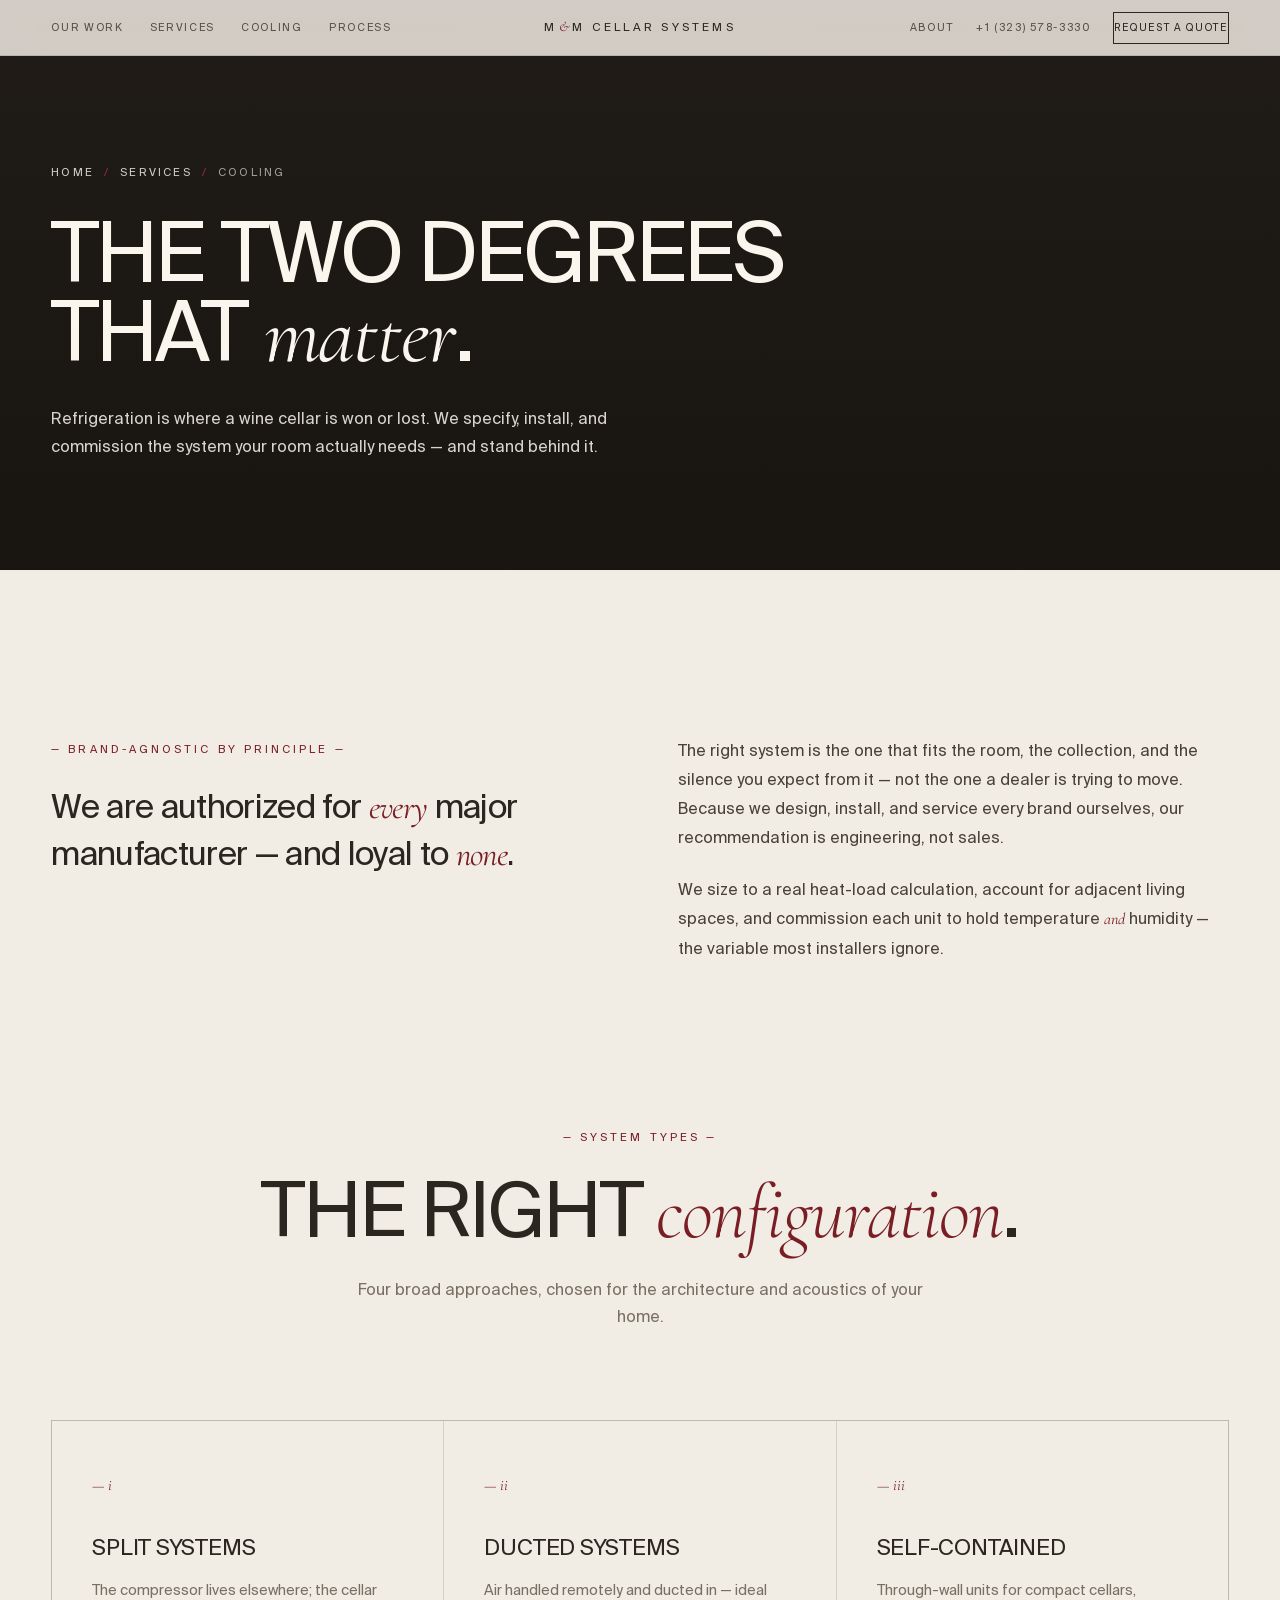
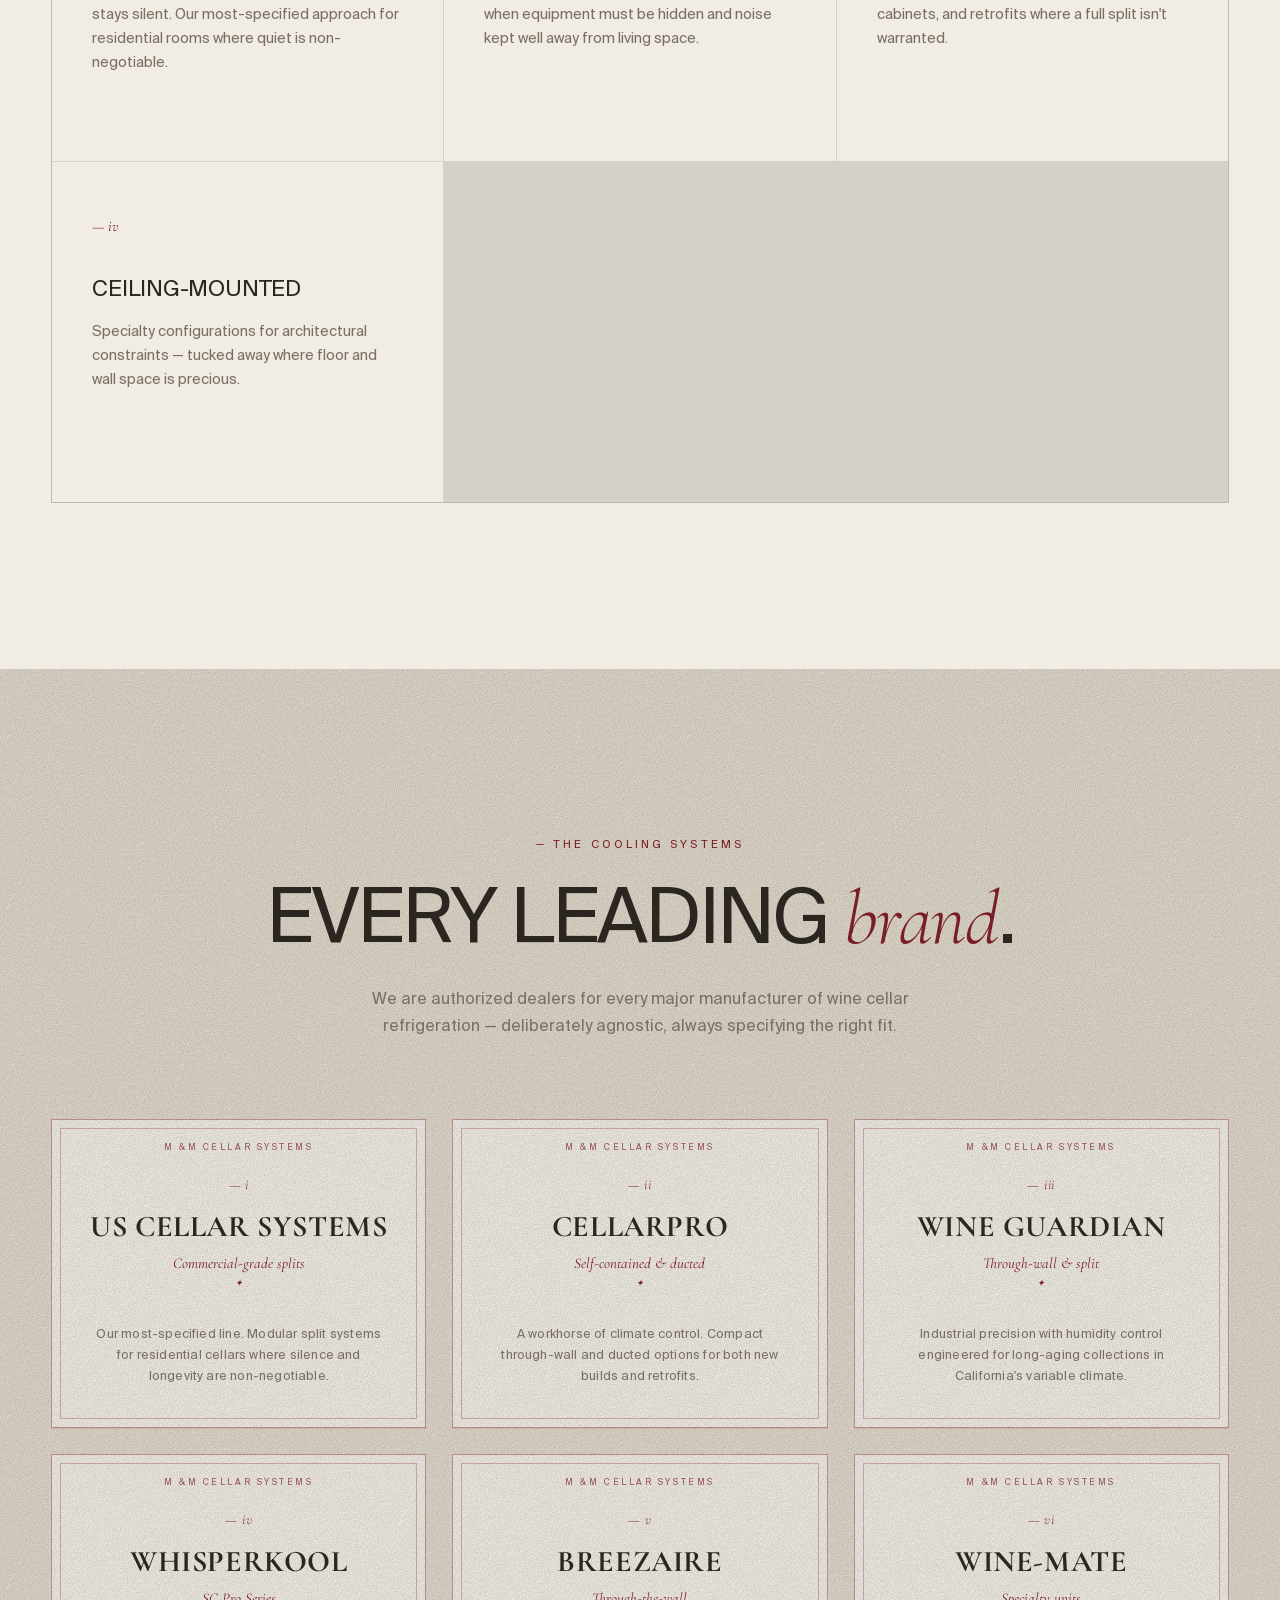
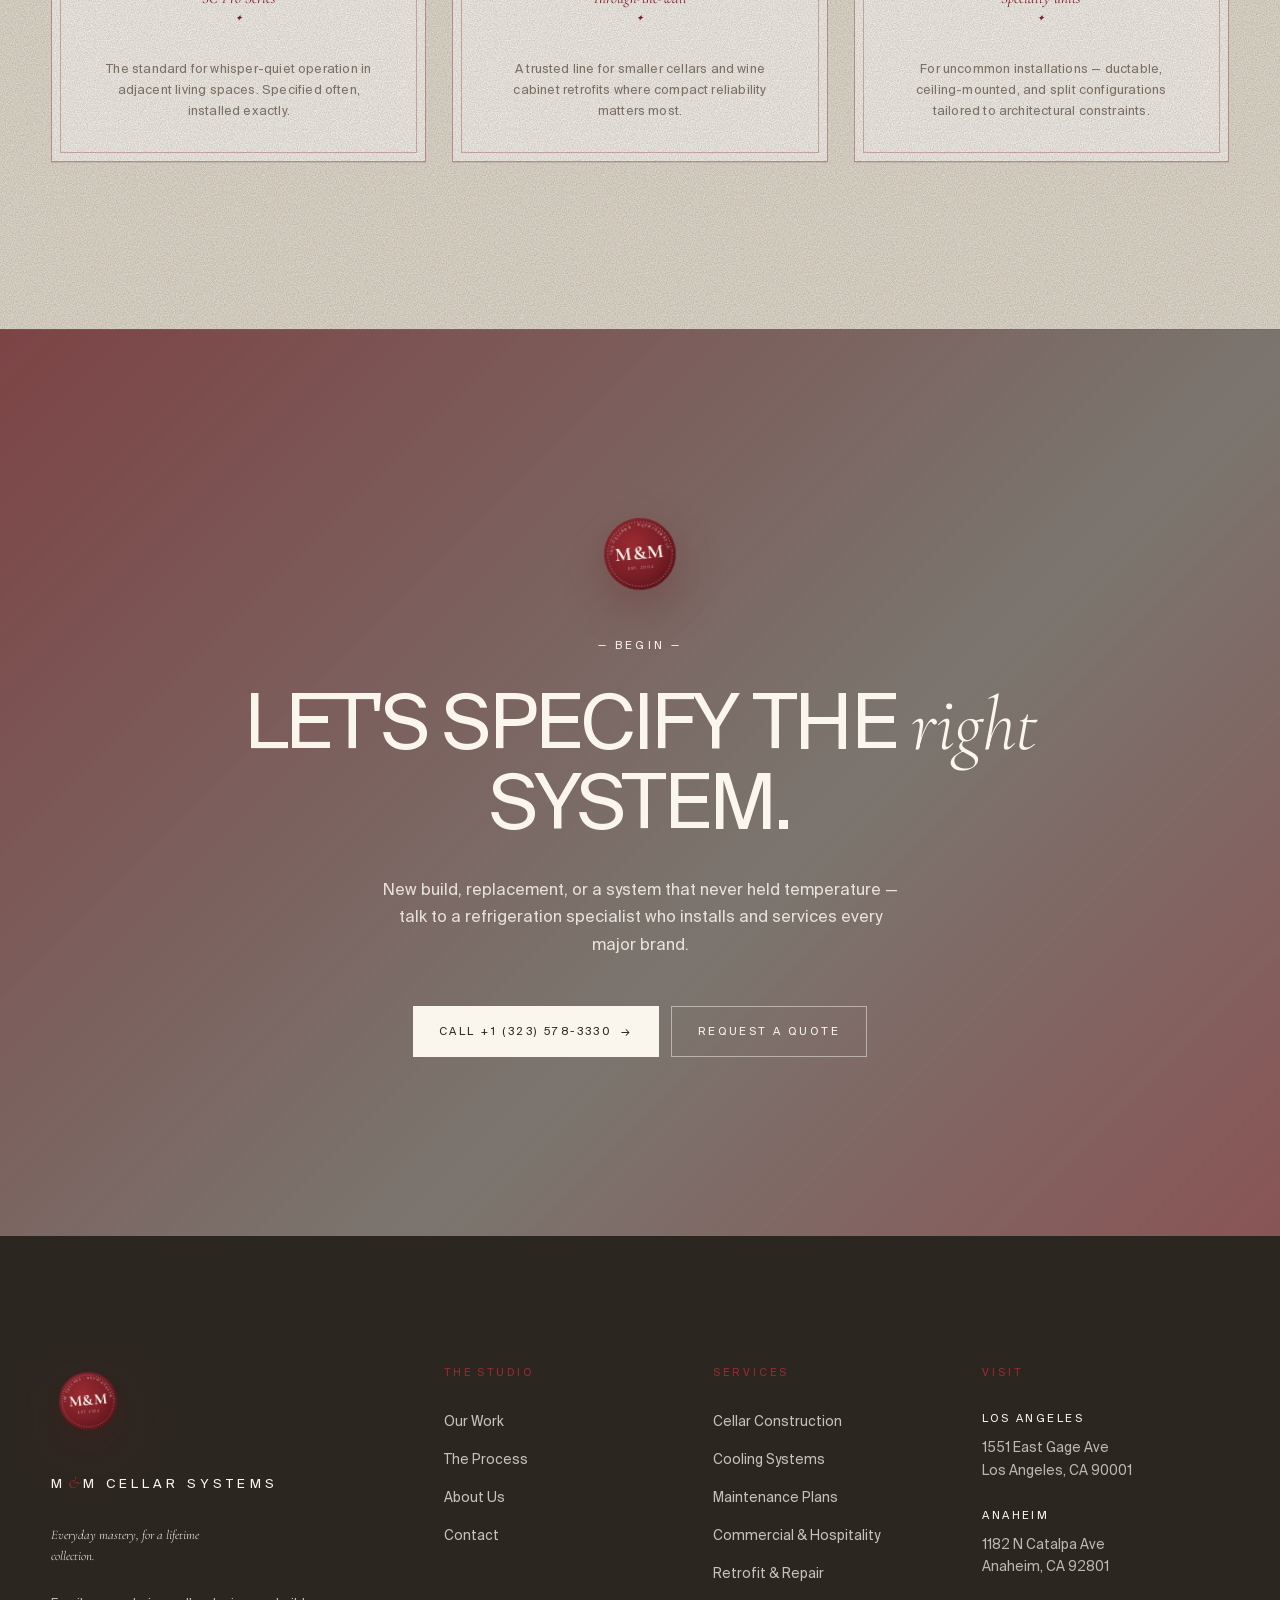
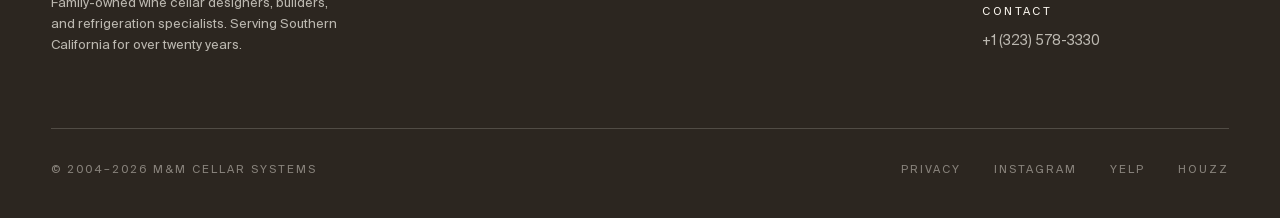
==== cooling.html @ 90d39ed7 "initial" ====
<!DOCTYPE html>
<html lang="en">

<head>
  <meta charset="UTF-8" />
  <meta name="viewport" content="width=device-width, initial-scale=1.0" />
  <title>Cooling Systems — M&amp;M Cellar Systems | Wine Cellar Refrigeration</title>
  <meta name="description"
    content="Authorized dealers for every major wine cellar refrigeration brand — US Cellar Systems, CellarPro, Wine Guardian, WhisperKOOL, Breezaire, Wine-Mate. Specified, installed & serviced in-house." />
  <link rel="preconnect" href="https://fonts.googleapis.com">
  <link rel="preconnect" href="https://fonts.gstatic.com" crossorigin>
  <link
    href="https://fonts.googleapis.com/css2?family=Cormorant+Garamond:ital,wght@0,300;0,400;0,600;0,700;1,300;1,400&family=Inter:wght@300;400;500;600&display=swap"
    rel="stylesheet">
  <link rel="stylesheet" href="assets/site.css">
</head>

<body>

  <nav class="nav">
    <div class="nav__links">
      <a href="work.html">Our Work</a>
      <a href="services.html">Services</a>
      <a href="cooling.html">Cooling</a>
      <a href="process.html">Process</a>
    </div>
    <a href="index.html" class="nav__brand">M<span class="amp">&amp;</span>M Cellar Systems</a>
    <div class="nav__right">
      <a href="about.html">About</a>
      <a href="tel:+13235783330">+1 (323) 578-3330</a>
      <a href="contact.html" class="nav__cta">Request a Quote</a>
      <button class="nav__toggle" aria-label="Menu"><span></span><span></span><span></span></button>
    </div>
  </nav>
  <div class="mobile-menu">
    <a href="work.html">Our Work</a>
    <a href="services.html">Services</a>
    <a href="cooling.html">Cooling</a>
    <a href="process.html">Process</a>
    <a href="about.html">About</a>
    <a href="contact.html"><em>Request a Quote</em></a>
    <div class="mm-foot"><a href="tel:+13235783330">+1 (323) 578-3330</a></div>
  </div>

  <section class="subhero">
    <div class="subhero__media" data-parallax
      style="background-image:url('https://images.pexels.com/photos/5690802/pexels-photo-5690802.jpeg?auto=compress&cs=tinysrgb&w=2400')">
    </div>
    <div class="subhero__inner">
      <div class="crumb"><a href="index.html">Home</a><span>/</span><a href="services.html">Services</a><span>/</span>Cooling</div>
      <h1 class="wipe">The two degrees<br>that <em>matter</em>.</h1>
      <p class="subhero__lede">Refrigeration is where a wine cellar is won or lost. We specify, install, and commission
        the system your room actually needs — and stand behind it.</p>
    </div>
  </section>

  <section class="wrap">
    <div class="two-col">
      <div class="reveal">
        <span class="label">— Brand-Agnostic By Principle —</span>
        <h2 class="lede" style="margin-top:24px;">We are authorized for <em>every</em> major manufacturer — and loyal to
          <em>none</em>.</h2>
      </div>
      <div class="prose reveal">
        <p>The right system is the one that fits the room, the collection, and the silence you expect from it — not the
          one a dealer is trying to move. Because we design, install, and service every brand ourselves, our
          recommendation is engineering, not sales.</p>
        <p>We size to a real heat-load calculation, account for adjacent living spaces, and commission each unit to hold
          temperature <em>and</em> humidity — the variable most installers ignore.</p>
      </div>
    </div>
  </section>

  <section class="wrap" style="padding-top:0;">
    <div class="section-head reveal">
      <span class="label">— System Types —</span>
      <h2 class="display">The right <em>configuration</em>.</h2>
      <p>Four broad approaches, chosen for the architecture and acoustics of your home.</p>
    </div>
    <div class="svc-grid">
      <div class="svc-card reveal">
        <div class="svc-card__num">— i</div>
        <h3>Split Systems</h3>
        <p>The compressor lives elsewhere; the cellar stays silent. Our most-specified approach for residential rooms
          where quiet is non-negotiable.</p>
      </div>
      <div class="svc-card reveal">
        <div class="svc-card__num">— ii</div>
        <h3>Ducted Systems</h3>
        <p>Air handled remotely and ducted in — ideal when equipment must be hidden and noise kept well away from living
          space.</p>
      </div>
      <div class="svc-card reveal">
        <div class="svc-card__num">— iii</div>
        <h3>Self-Contained</h3>
        <p>Through-wall units for compact cellars, cabinets, and retrofits where a full split isn't warranted.</p>
      </div>
      <div class="svc-card reveal">
        <div class="svc-card__num">— iv</div>
        <h3>Ceiling-Mounted</h3>
        <p>Specialty configurations for architectural constraints — tucked away where floor and wall space is precious.</p>
      </div>
    </div>
  </section>

  <section class="cooling textured" id="cooling">
    <div class="wrap">
      <div class="cooling__head reveal">
        <span class="label">— The Cooling Systems</span>
        <h2 class="display" style="margin-top:24px;">Every leading <em>brand</em>.</h2>
        <p>We are authorized dealers for every major manufacturer of wine cellar refrigeration — deliberately agnostic,
          always specifying the right fit.</p>
      </div>
      <div class="cooling__grid">
        <div class="brand reveal">
          <div class="brand__num">— i</div>
          <h3 class="brand__name">US Cellar Systems</h3>
          <p class="brand__series">Commercial-grade splits</p>
          <p class="brand__desc">Our most-specified line. Modular split systems for residential cellars where silence and
            longevity are non-negotiable.</p>
        </div>
        <div class="brand reveal">
          <div class="brand__num">— ii</div>
          <h3 class="brand__name">CellarPro</h3>
          <p class="brand__series">Self-contained &amp; ducted</p>
          <p class="brand__desc">A workhorse of climate control. Compact through-wall and ducted options for both new
            builds and retrofits.</p>
        </div>
        <div class="brand reveal">
          <div class="brand__num">— iii</div>
          <h3 class="brand__name">Wine Guardian</h3>
          <p class="brand__series">Through-wall &amp; split</p>
          <p class="brand__desc">Industrial precision with humidity control engineered for long-aging collections in
            California's variable climate.</p>
        </div>
        <div class="brand reveal">
          <div class="brand__num">— iv</div>
          <h3 class="brand__name">WhisperKOOL</h3>
          <p class="brand__series">SC Pro Series</p>
          <p class="brand__desc">The standard for whisper-quiet operation in adjacent living spaces. Specified often,
            installed exactly.</p>
        </div>
        <div class="brand reveal">
          <div class="brand__num">— v</div>
          <h3 class="brand__name">Breezaire</h3>
          <p class="brand__series">Through-the-wall</p>
          <p class="brand__desc">A trusted line for smaller cellars and wine cabinet retrofits where compact reliability
            matters most.</p>
        </div>
        <div class="brand reveal">
          <div class="brand__num">— vi</div>
          <h3 class="brand__name">Wine-Mate</h3>
          <p class="brand__series">Specialty units</p>
          <p class="brand__desc">For uncommon installations — ductable, ceiling-mounted, and split configurations tailored
            to architectural constraints.</p>
        </div>
      </div>
    </div>
  </section>

  <section class="cta" id="contact">
    <div class="cta__media"></div>
    <div class="cta__inner reveal">
      <span class="seal-slot cta-seal" data-seal></span>
      <span class="label">— Begin —</span>
      <h2 class="cta__title">Let's specify the <em>right</em> system.</h2>
      <p class="cta__sub">New build, replacement, or a system that never held temperature — talk to a refrigeration
        specialist who installs and services every major brand.</p>
      <div class="cta__actions">
        <a href="tel:+13235783330" class="btn btn--primary">Call +1 (323) 578-3330 <span class="arrow">→</span></a>
        <a href="contact.html" class="btn btn--ghost">Request a Quote</a>
      </div>
    </div>
  </section>

  <footer>
    <div class="foot__top">
      <div class="foot__brand">
        <span class="seal-slot foot-seal" data-seal></span>
        <h3>M<span class="amp">&amp;</span>M Cellar Systems</h3>
        <p class="foot__tagline">Everyday <em style="font-style:italic;">mastery</em>, for a lifetime collection.</p>
        <p>Family-owned wine cellar designers, builders, and refrigeration specialists. Serving Southern California for
          over twenty years.</p>
      </div>
      <div class="foot__col">
        <h5>The Studio</h5>
        <ul>
          <li><a href="work.html">Our Work</a></li>
          <li><a href="process.html">The Process</a></li>
          <li><a href="about.html">About Us</a></li>
          <li><a href="contact.html">Contact</a></li>
        </ul>
      </div>
      <div class="foot__col">
        <h5>Services</h5>
        <ul>
          <li><a href="services.html#construction">Cellar Construction</a></li>
          <li><a href="cooling.html">Cooling Systems</a></li>
          <li><a href="services.html#maintenance">Maintenance Plans</a></li>
          <li><a href="services.html#commercial">Commercial &amp; Hospitality</a></li>
          <li><a href="services.html#retrofit">Retrofit &amp; Repair</a></li>
        </ul>
      </div>
      <div class="foot__col">
        <h5>Visit</h5>
        <address><b>Los Angeles</b>1551 East Gage Ave<br>Los Angeles, CA 90001</address>
        <address style="margin-top:24px;"><b>Anaheim</b>1182 N Catalpa Ave<br>Anaheim, CA 92801</address>
        <address style="margin-top:24px;"><b>Contact</b>+1 (323) 578-3330</address>
      </div>
    </div>
    <div class="foot__bottom">
      <div>© 2004–2026 M&amp;M Cellar Systems</div>
      <div>
        <a href="#">Privacy</a>
        <a href="#">Instagram</a>
        <a href="#">Yelp</a>
        <a href="#">Houzz</a>
      </div>
    </div>
  </footer>

  <script src="assets/site.js"></script>
</body>

</html>
---- assets/site.css ----
@font-face { font-family: 'Suisse Intl'; src: url('fonts/SuisseIntl-Light.ttf') format('truetype'); font-weight: 300; font-style: normal; font-display: swap; }
    @font-face { font-family: 'Suisse Intl'; src: url('fonts/SuisseIntl-Regular.ttf') format('truetype'); font-weight: 400; font-style: normal; font-display: swap; }
    @font-face { font-family: 'Suisse Intl'; src: url('fonts/SuisseIntl-Bold.ttf') format('truetype'); font-weight: 700; font-style: normal; font-display: swap; }

    :root {
      --ink: #2c2620;
      --ink-soft: #4a4239;
      --paper: #f1ece4;
      --paper-warm: #ede5d7;
      --cream: #faf6ee;
      --bone: #e8e0d2;
      --accent: #7a1e26;
      /* M&M wine red — deep, saturated burgundy */
      --accent-soft: #9a2a32;
      /* slightly lifted for dark backgrounds */
      --accent-deep: #5c1419;
      /* deepest, for hovers/shadows */
      --rule: rgba(44, 38, 32, 0.14);
      --rule-light: rgba(250, 246, 238, 0.18);
      --muted: #7a6f63;
      --display: "Suisse Intl", "Inter", -apple-system, BlinkMacSystemFont, sans-serif;
      --serif: "Cormorant Garamond", "Times New Roman", serif;
      --max: 1440px;
      --gutter: clamp(24px, 4vw, 64px);
      --ease: cubic-bezier(.2, .7, .2, 1);
    }

    *,
    *::before,
    *::after {
      box-sizing: border-box;
      margin: 0;
      padding: 0;
    }

    html {
      scroll-behavior: smooth;
      -webkit-font-smoothing: antialiased;
    }

    body {
      font-family: var(--display);
      background: var(--paper);
      color: var(--ink);
      font-size: 15px;
      line-height: 1.6;
      font-weight: 400;
      overflow-x: hidden;
    }

    img {
      display: block;
      max-width: 100%;
      height: auto;
    }

    a {
      color: inherit;
      text-decoration: none;
    }

    button {
      font-family: inherit;
      cursor: pointer;
      border: none;
      background: none;
    }

    /* NAV */
    .nav {
      position: fixed;
      top: 0;
      left: 0;
      right: 0;
      z-index: 100;
      height: 56px;
      padding: 0 var(--gutter);
      display: grid;
      grid-template-columns: 1fr auto 1fr;
      align-items: center;
      background: rgba(241, 236, 228, 0.85);
      backdrop-filter: saturate(180%) blur(20px);
      -webkit-backdrop-filter: saturate(180%) blur(20px);
      border-bottom: 1px solid var(--rule);
      transition: background .3s var(--ease);
    }

    .nav__links {
      display: flex;
      align-items: center;
      gap: 26px;
      font-size: 10.5px;
      font-weight: 500;
      letter-spacing: 0.16em;
      text-transform: uppercase;
    }

    .nav__links a {
      opacity: .75;
      transition: opacity .25s var(--ease);
      padding: 6px 0;
    }

    .nav__links a:hover {
      opacity: 1;
    }

    .nav__brand {
      font-family: var(--display);
      font-weight: 500;
      font-size: 11.5px;
      letter-spacing: 0.28em;
      text-transform: uppercase;
      text-align: center;
      white-space: nowrap;
      display: inline-flex;
      align-items: center;
      justify-content: center;
    }

    .nav__brand .amp {
      font-family: var(--serif);
      font-style: italic;
      font-weight: 400;
      letter-spacing: 0;
      text-transform: none;
      font-size: 14px;
      margin: 0 2px;
      color: var(--accent);
    }

    .nav__right {
      display: flex;
      align-items: center;
      justify-content: flex-end;
      gap: 22px;
      font-size: 10.5px;
      font-weight: 500;
      letter-spacing: 0.16em;
      text-transform: uppercase;
    }

    .nav__right>a {
      opacity: .75;
      transition: opacity .25s var(--ease);
      padding: 6px 0;
      line-height: 1;
    }

    .nav__right>a:hover {
      opacity: 1;
    }

    .nav__cta {
      display: inline-flex;
      align-items: center;
      height: 32px;
      padding: 0 14px;
      border: 1px solid var(--ink);
      transition: all .25s var(--ease);
      opacity: 1 !important;
      font-size: 10px;
      line-height: 1;
      color: var(--ink);
    }

    .nav__cta:hover {
      background: var(--accent);
      color: var(--cream);
      border-color: var(--accent);
    }

    @media (max-width: 900px) {
      .nav__links {
        display: none;
      }

      .nav__right>a:not(.nav__cta) {
        display: none;
      }
    }

    /* HERO */
    .hero {
      position: relative;
      height: 100vh;
      min-height: 720px;
      overflow: hidden;
      background: var(--ink);
    }

    .hero__media {
      position: absolute;
      inset: 0;
      overflow: hidden;
      background: var(--ink);
    }

    .hero__video {
      position: absolute;
      inset: 0;
      width: 100%;
      height: 100%;
      object-fit: cover;
      filter: saturate(0.92) contrast(1.02);
    }

    .hero__media::after {
      content: "";
      position: absolute;
      inset: 0;
      background: linear-gradient(180deg, rgba(20, 17, 14, .28) 0%, rgba(20, 17, 14, .12) 45%, rgba(20, 17, 14, .72) 100%);
    }

    @keyframes heroFloat {
      from {
        transform: scale(1.04);
      }

      to {
        transform: scale(1.09);
      }
    }

    .hero__content {
      position: absolute;
      inset: 0;
      display: flex;
      flex-direction: column;
      justify-content: flex-end;
      padding: 0 var(--gutter) clamp(60px, 9vh, 110px);
      color: var(--cream);
      z-index: 2;
    }

    .hero__eyebrow {
      font-size: 11px;
      letter-spacing: 0.32em;
      text-transform: uppercase;
      font-weight: 500;
      color: var(--cream);
      margin-bottom: 24px;
      opacity: 0;
      animation: rise .9s var(--ease) .15s forwards;
    }

    .hero__title {
      font-family: var(--display);
      font-weight: 400;
      font-size: clamp(48px, 8.5vw, 132px);
      line-height: 0.95;
      letter-spacing: -0.04em;
      text-transform: uppercase;
      max-width: 13ch;
      margin-bottom: 32px;
    }

    .hero__title .ln {
      display: block;
      opacity: 0;
      transform: translateY(40px);
      animation: rise 1.2s var(--ease) forwards;
    }

    .hero__title .ln:nth-child(1) {
      animation-delay: .3s;
    }

    .hero__title .ln:nth-child(2) {
      animation-delay: .45s;
    }

    .hero__title .ln:nth-child(3) {
      animation-delay: .6s;
    }

    .hero__title em {
      font-family: var(--serif);
      font-style: italic;
      font-weight: 300;
      text-transform: lowercase;
      letter-spacing: -0.02em;
      color: var(--cream);
    }

    .hero__bottom {
      display: flex;
      justify-content: space-between;
      align-items: flex-end;
      gap: 40px;
      flex-wrap: wrap;
      opacity: 0;
      animation: rise 1s var(--ease) .85s forwards;
    }

    .hero__sub {
      max-width: 38ch;
      font-size: 14px;
      line-height: 1.65;
      color: rgba(250, 246, 238, .85);
    }

    .hero__actions {
      display: flex;
      gap: 12px;
      flex-wrap: wrap;
    }

    .btn {
      display: inline-flex;
      align-items: center;
      gap: 10px;
      padding: 16px 26px;
      font-size: 11px;
      letter-spacing: 0.22em;
      text-transform: uppercase;
      font-weight: 500;
      border-radius: 0;
      transition: all .3s var(--ease);
    }

    .btn--primary {
      background: var(--cream);
      color: var(--ink);
    }

    .btn--primary:hover {
      background: var(--accent);
      color: var(--cream);
    }

    .btn--wine {
      background: var(--accent);
      color: var(--cream);
    }

    .btn--wine:hover {
      background: var(--accent-deep);
      color: var(--cream);
    }

    .btn--ghost {
      border: 1px solid rgba(250, 246, 238, .5);
      color: var(--cream);
    }

    .btn--ghost:hover {
      background: var(--cream);
      color: var(--ink);
      border-color: var(--cream);
    }

    .btn--outline {
      border: 1px solid var(--ink);
      color: var(--ink);
    }

    .btn--outline:hover {
      background: var(--accent);
      color: var(--cream);
      border-color: var(--accent);
    }

    .btn .arrow {
      transition: transform .3s var(--ease);
    }

    .btn:hover .arrow {
      transform: translateX(4px);
    }

    @keyframes rise {
      to {
        opacity: 1;
        transform: translateY(0);
      }
    }

    /* TICKER */
    .ticker {
      background: var(--ink);
      color: var(--cream);
      padding: 14px 0;
      overflow: hidden;
      border-bottom: 1px solid rgba(250, 246, 238, .08);
    }

    .ticker__track {
      display: flex;
      gap: 60px;
      white-space: nowrap;
      animation: scroll 40s linear infinite;
      font-size: 11px;
      letter-spacing: 0.32em;
      text-transform: uppercase;
      font-weight: 500;
    }

    .ticker__track span {
      display: flex;
      align-items: center;
      gap: 60px;
      opacity: .85;
    }

    .ticker__track span::after {
      content: "✦";
      color: var(--accent);
      font-size: 9px;
    }

    @keyframes scroll {
      from {
        transform: translateX(0);
      }

      to {
        transform: translateX(-50%);
      }
    }

    /* SECTION SCAFFOLD */
    section {
      position: relative;
    }

    .wrap {
      max-width: var(--max);
      margin: 0 auto;
      padding: clamp(90px, 13vw, 180px) var(--gutter);
    }

    .label {
      font-size: 11px;
      letter-spacing: 0.28em;
      text-transform: uppercase;
      font-weight: 500;
      color: var(--accent);
    }

    .display {
      font-family: var(--display);
      font-weight: 400;
      font-size: clamp(40px, 6vw, 96px);
      line-height: 0.98;
      letter-spacing: -0.035em;
      text-transform: uppercase;
    }

    .display em {
      font-family: var(--serif);
      font-style: italic;
      font-weight: 300;
      text-transform: lowercase;
      letter-spacing: -0.015em;
      color: var(--accent);
    }

    /* INTRO */
    .intro .wrap {
      text-align: center;
      max-width: 1100px;
    }

    .intro .label {
      display: block;
      margin-bottom: 32px;
    }

    .intro__title {
      font-family: var(--display);
      font-weight: 400;
      font-size: clamp(28px, 3.4vw, 52px);
      line-height: 1.2;
      letter-spacing: -0.02em;
      max-width: 26ch;
      margin: 0 auto;
    }

    .intro__title em {
      font-family: var(--serif);
      font-style: italic;
      font-weight: 300;
      color: var(--accent);
    }

    /* EDITORIAL SPLIT */
    .editorial {
      background: var(--paper-warm);
    }

    .editorial__inner {
      max-width: var(--max);
      margin: 0 auto;
      display: grid;
      grid-template-columns: 1fr 1fr;
      min-height: 90vh;
    }

    .editorial__image {
      background-size: cover;
      background-position: center;
      min-height: 600px;
    }

    .editorial__copy {
      padding: clamp(60px, 8vw, 120px) clamp(40px, 6vw, 100px);
      display: flex;
      flex-direction: column;
      justify-content: center;
    }

    .editorial__copy .label {
      margin-bottom: 28px;
    }

    .editorial__copy h2 {
      font-family: var(--display);
      font-weight: 400;
      font-size: clamp(34px, 4.2vw, 64px);
      line-height: 1;
      letter-spacing: -0.03em;
      text-transform: uppercase;
      margin-bottom: 32px;
    }

    .editorial__copy h2 em {
      font-family: var(--serif);
      font-style: italic;
      font-weight: 300;
      text-transform: lowercase;
      letter-spacing: -0.015em;
      color: var(--accent);
    }

    .editorial__copy p {
      font-size: 16px;
      line-height: 1.7;
      color: var(--ink-soft);
      margin-bottom: 24px;
      max-width: 44ch;
    }

    .editorial__copy a {
      align-self: flex-start;
      margin-top: 16px;
    }

    @media (max-width: 900px) {
      .editorial__inner {
        grid-template-columns: 1fr;
      }

      .editorial__image {
        min-height: 460px;
      }
    }

    /* PROCESS */
    .process {
      background: var(--paper);
    }

    .process__head {
      text-align: center;
      max-width: 800px;
      margin: 0 auto 90px;
    }

    .process__head .label {
      display: block;
      margin-bottom: 24px;
    }

    .process__head .display {
      margin-bottom: 28px;
    }

    .process__head p {
      color: var(--muted);
      font-size: 16px;
      line-height: 1.7;
      max-width: 50ch;
      margin: 0 auto;
    }

    .process__grid {
      display: grid;
      grid-template-columns: repeat(4, 1fr);
      gap: 1px;
      background: var(--rule);
      border: 1px solid var(--rule);
    }

    .step {
      background: var(--paper);
      padding: 56px 40px 48px;
      min-height: 340px;
      display: flex;
      flex-direction: column;
      transition: background .4s var(--ease);
    }

    .step:hover {
      background: var(--paper-warm);
    }

    .step__num {
      font-family: var(--serif);
      font-style: italic;
      font-weight: 300;
      font-size: 56px;
      line-height: 1;
      color: var(--accent);
      margin-bottom: 40px;
    }

    .step__title {
      font-family: var(--display);
      font-weight: 400;
      font-size: 13px;
      letter-spacing: 0.22em;
      text-transform: uppercase;
      margin-bottom: 16px;
    }

    .step__desc {
      font-size: 15px;
      line-height: 1.65;
      color: var(--muted);
      margin-top: auto;
    }

    @media (max-width: 900px) {
      .process__grid {
        grid-template-columns: 1fr 1fr;
      }
    }

    @media (max-width: 560px) {
      .process__grid {
        grid-template-columns: 1fr;
      }
    }

    /* FULL-BLEED FEATURE */
    .feature {
      position: relative;
      height: 95vh;
      min-height: 700px;
      overflow: hidden;
      color: var(--cream);
    }

    .feature__media {
      position: absolute;
      inset: 0;
      background-size: cover;
      background-position: center;
      transition: transform 12s var(--ease);
    }

    .feature.in .feature__media {
      transform: scale(1.06);
    }

    .feature__shade {
      position: absolute;
      inset: 0;
      background: linear-gradient(135deg, rgba(20, 17, 14, .55) 0%, rgba(20, 17, 14, .15) 50%, rgba(20, 17, 14, .55) 100%);
    }

    .feature__content {
      position: absolute;
      inset: 0;
      display: flex;
      align-items: center;
      padding: 0 var(--gutter);
      z-index: 2;
    }

    .feature__box {
      max-width: 640px;
    }

    .feature__box .label {
      color: var(--cream);
      margin-bottom: 28px;
      display: block;
    }

    .feature__box h2 {
      font-family: var(--display);
      font-weight: 400;
      font-size: clamp(40px, 5.5vw, 84px);
      line-height: 1;
      letter-spacing: -0.03em;
      text-transform: uppercase;
      margin-bottom: 28px;
    }

    .feature__box h2 em {
      font-family: var(--serif);
      font-style: italic;
      font-weight: 300;
      text-transform: lowercase;
      color: var(--cream);
    }

    .feature__box p {
      font-size: 16px;
      line-height: 1.7;
      color: rgba(250, 246, 238, .85);
      margin-bottom: 36px;
      max-width: 48ch;
    }

    /* WORK GRID */
    .work__head {
      display: flex;
      justify-content: space-between;
      align-items: flex-end;
      gap: 40px;
      flex-wrap: wrap;
      margin-bottom: 64px;
    }

    .work__head .label {
      display: block;
      margin-bottom: 20px;
    }

    .work__head .display {
      max-width: 14ch;
    }

    .work__head a {
      font-size: 11px;
      letter-spacing: 0.22em;
      text-transform: uppercase;
      font-weight: 500;
      border-bottom: 1px solid var(--ink);
      padding-bottom: 4px;
      transition: color .25s var(--ease), border-color .25s var(--ease);
    }

    .work__head a:hover {
      color: var(--accent);
      border-color: var(--accent);
    }

    .work__grid {
      display: grid;
      grid-template-columns: repeat(12, 1fr);
      gap: 16px;
    }

    .proj {
      position: relative;
      overflow: hidden;
      background: var(--ink);
      color: var(--cream);
      cursor: pointer;
    }

    .proj__img {
      position: absolute;
      inset: 0;
      background-size: cover;
      background-position: center;
      transition: transform 1.6s var(--ease);
    }

    .proj:hover .proj__img {
      transform: scale(1.06);
    }

    .proj__shade {
      position: absolute;
      inset: 0;
      background: linear-gradient(180deg, rgba(20, 17, 14, 0) 40%, rgba(20, 17, 14, .75) 100%);
      transition: opacity .4s var(--ease);
    }

    .proj__body {
      position: absolute;
      left: 0;
      right: 0;
      bottom: 0;
      padding: 32px 28px;
      z-index: 2;
    }

    .proj__loc {
      font-size: 10.5px;
      letter-spacing: 0.28em;
      text-transform: uppercase;
      color: rgba(250, 246, 238, .85);
      margin-bottom: 10px;
    }

    .proj__title {
      font-family: var(--display);
      font-weight: 400;
      font-size: clamp(16px, 1.4vw, 22px);
      letter-spacing: 0.04em;
      text-transform: uppercase;
      line-height: 1.2;
    }

    .proj__title em {
      font-family: var(--serif);
      font-style: italic;
      font-weight: 300;
      text-transform: lowercase;
      letter-spacing: -0.01em;
    }

    .p1 {
      grid-column: span 7;
      aspect-ratio: 16/11;
    }

    .p2 {
      grid-column: span 5;
      aspect-ratio: 4/5;
    }

    .p3 {
      grid-column: span 5;
      aspect-ratio: 5/6;
    }

    .p4 {
      grid-column: span 7;
      aspect-ratio: 16/9;
    }

    .p5 {
      grid-column: span 4;
      aspect-ratio: 1/1;
    }

    .p6 {
      grid-column: span 4;
      aspect-ratio: 1/1;
    }

    .p7 {
      grid-column: span 4;
      aspect-ratio: 1/1;
    }

    @media (max-width: 900px) {

      .p1,
      .p2,
      .p3,
      .p4,
      .p5,
      .p6,
      .p7 {
        grid-column: span 12;
        aspect-ratio: 4/3;
      }
    }

    /* COOLING */
    .cooling {
      background: var(--bone);
    }

    .cooling__head {
      text-align: center;
      margin-bottom: 80px;
    }

    .cooling__head .label {
      display: block;
      margin-bottom: 24px;
    }

    .cooling__head .display {
      max-width: 18ch;
      margin: 0 auto 28px;
    }

    .cooling__head p {
      color: var(--muted);
      font-size: 16px;
      line-height: 1.7;
      max-width: 56ch;
      margin: 0 auto;
    }

    .cooling__grid {
      display: grid;
      grid-template-columns: repeat(3, 1fr);
      gap: 24px;
    }

    .brand {
      background: var(--cream);
      padding: 48px 36px 40px;
      text-align: left;
      transition: transform .4s var(--ease), box-shadow .4s var(--ease);
    }

    .brand:hover {
      transform: translateY(-4px);
      box-shadow: 0 30px 60px -40px rgba(44, 38, 32, .25);
    }

    .brand__num {
      font-family: var(--serif);
      font-style: italic;
      font-weight: 300;
      font-size: 14px;
      color: var(--accent);
      margin-bottom: 32px;
      letter-spacing: 0.04em;
    }

    .brand__name {
      font-family: var(--display);
      font-weight: 400;
      font-size: 22px;
      letter-spacing: -0.01em;
      margin-bottom: 8px;
    }

    .brand__series {
      font-family: var(--serif);
      font-style: italic;
      font-size: 15px;
      color: var(--accent);
      margin-bottom: 28px;
    }

    .brand__desc {
      font-size: 14px;
      line-height: 1.65;
      color: var(--muted);
      border-top: 1px solid var(--rule);
      padding-top: 24px;
    }

    @media (max-width: 900px) {
      .cooling__grid {
        grid-template-columns: 1fr 1fr;
      }
    }

    @media (max-width: 600px) {
      .cooling__grid {
        grid-template-columns: 1fr;
      }
    }

    /* QUOTE FEATURE */
    .quote-feature {
      background: var(--paper-warm);
    }

    .quote-feature__inner {
      max-width: 1100px;
      margin: 0 auto;
      padding: clamp(100px, 14vw, 180px) var(--gutter);
      text-align: center;
    }

    .quote-feature__mark {
      font-family: var(--serif);
      font-style: italic;
      font-weight: 300;
      font-size: 88px;
      line-height: 0.7;
      color: var(--accent);
      margin-bottom: 32px;
    }

    .quote-feature__body {
      font-family: var(--display);
      font-weight: 400;
      font-size: clamp(24px, 3vw, 44px);
      line-height: 1.25;
      letter-spacing: -0.025em;
      max-width: 28ch;
      margin: 0 auto 48px;
    }

    .quote-feature__body em {
      font-family: var(--serif);
      font-style: italic;
      color: var(--accent);
    }

    .quote-feature__attribution {
      font-size: 11px;
      letter-spacing: 0.28em;
      text-transform: uppercase;
      font-weight: 500;
      color: var(--muted);
    }

    .quote-feature__attribution b {
      color: var(--ink);
      font-weight: 500;
      display: block;
      margin-bottom: 6px;
      letter-spacing: 0.18em;
    }

    /* REVIEWS */
    .reviews {
      background: var(--paper);
    }

    .reviews__head {
      text-align: center;
      margin-bottom: 80px;
    }

    .reviews__head .label {
      display: block;
      margin-bottom: 20px;
    }

    .reviews__head .display {
      max-width: 22ch;
      margin: 0 auto;
    }

    .reviews__grid {
      display: grid;
      grid-template-columns: repeat(3, 1fr);
      gap: 24px;
    }

    .review {
      background: var(--cream);
      padding: 40px 36px 36px;
      border-top: 1px solid var(--accent);
    }

    .review__stars {
      color: var(--accent);
      font-size: 12px;
      letter-spacing: 0.2em;
      margin-bottom: 24px;
    }

    .review__body {
      font-family: var(--serif);
      font-style: italic;
      font-weight: 300;
      font-size: 19px;
      line-height: 1.5;
      color: var(--ink);
      margin-bottom: 32px;
      min-height: 7em;
    }

    .review__name {
      font-size: 12px;
      font-weight: 500;
      letter-spacing: 0.2em;
      text-transform: uppercase;
      margin-bottom: 4px;
    }

    .review__meta {
      font-size: 10.5px;
      letter-spacing: 0.22em;
      text-transform: uppercase;
      color: var(--muted);
    }

    @media (max-width: 900px) {
      .reviews__grid {
        grid-template-columns: 1fr;
      }
    }

    /* CTA */
    .cta {
      position: relative;
      min-height: 80vh;
      overflow: hidden;
      color: var(--cream);
      display: flex;
      align-items: center;
    }

    .cta__media {
      position: absolute;
      inset: 0;
      background-image:
        linear-gradient(135deg, rgba(92, 20, 25, .78) 0%, rgba(44, 38, 32, .6) 60%, rgba(92, 20, 25, .7) 100%),
        url('https://images.pexels.com/photos/774455/pexels-photo-774455.jpeg?auto=compress&cs=tinysrgb&w=2400');
      background-size: cover;
      background-position: center;
    }

    .cta__inner {
      position: relative;
      z-index: 2;
      max-width: var(--max);
      margin: 0 auto;
      width: 100%;
      padding: clamp(100px, 14vw, 180px) var(--gutter);
      text-align: center;
    }

    .cta .label {
      color: var(--cream);
      display: block;
      margin-bottom: 28px;
    }

    .cta__title {
      font-family: var(--display);
      font-weight: 400;
      font-size: clamp(40px, 6vw, 96px);
      line-height: 1;
      letter-spacing: -0.035em;
      text-transform: uppercase;
      margin-bottom: 36px;
      max-width: 18ch;
      margin-inline: auto;
    }

    .cta__title em {
      font-family: var(--serif);
      font-style: italic;
      font-weight: 300;
      text-transform: lowercase;
      letter-spacing: -0.015em;
      color: var(--cream);
    }

    .cta__sub {
      max-width: 48ch;
      margin: 0 auto 48px;
      color: rgba(250, 246, 238, .85);
      font-size: 16px;
      line-height: 1.7;
    }

    .cta__actions {
      display: inline-flex;
      gap: 12px;
      flex-wrap: wrap;
      justify-content: center;
    }

    /* FOOTER */
    footer {
      background: var(--ink);
      color: rgba(250, 246, 238, .7);
      padding: clamp(80px, 10vw, 130px) var(--gutter) 40px;
    }

    .foot__top {
      max-width: var(--max);
      margin: 0 auto;
      display: grid;
      grid-template-columns: 1.6fr 1fr 1fr 1.2fr;
      gap: clamp(32px, 5vw, 80px);
      padding-bottom: 72px;
      border-bottom: 1px solid var(--rule-light);
    }

    .foot__brand h3 {
      font-family: var(--display);
      font-weight: 500;
      font-size: 13px;
      letter-spacing: 0.32em;
      text-transform: uppercase;
      color: var(--cream);
      margin-bottom: 28px;
    }

    .foot__brand h3 .amp {
      font-family: var(--serif);
      font-style: italic;
      font-weight: 400;
      letter-spacing: 0;
      text-transform: none;
      font-size: 17px;
      margin: 0 2px;
      color: var(--accent-soft);
    }

    .foot__tagline {
      font-family: var(--serif);
      font-style: italic;
      font-weight: 300;
      font-size: 24px;
      line-height: 1.3;
      color: var(--cream);
      margin-bottom: 24px;
      max-width: 18ch;
    }

    .foot__brand p {
      font-size: 13px;
      line-height: 1.65;
      max-width: 32ch;
    }

    .foot__col h5 {
      font-size: 10.5px;
      letter-spacing: 0.28em;
      text-transform: uppercase;
      font-weight: 500;
      color: var(--accent-soft);
      margin-bottom: 28px;
    }

    .foot__col ul {
      list-style: none;
      display: flex;
      flex-direction: column;
      gap: 14px;
    }

    .foot__col a {
      font-size: 13.5px;
      color: rgba(250, 246, 238, .75);
      transition: color .25s var(--ease);
    }

    .foot__col a:hover {
      color: var(--cream);
    }

    .foot__col address {
      font-style: normal;
      font-size: 13.5px;
      line-height: 1.7;
    }

    .foot__col address b {
      display: block;
      color: var(--cream);
      font-weight: 500;
      font-size: 11px;
      letter-spacing: 0.22em;
      text-transform: uppercase;
      margin-bottom: 8px;
    }

    .foot__bottom {
      max-width: var(--max);
      margin: 32px auto 0;
      display: flex;
      justify-content: space-between;
      align-items: center;
      flex-wrap: wrap;
      gap: 16px;
      font-size: 11px;
      letter-spacing: 0.18em;
      text-transform: uppercase;
      color: rgba(250, 246, 238, .45);
    }

    .foot__bottom a {
      margin-left: 28px;
      transition: color .25s var(--ease);
    }

    .foot__bottom a:hover {
      color: var(--cream);
    }

    @media (max-width: 900px) {
      .foot__top {
        grid-template-columns: 1fr 1fr;
      }
    }

    @media (max-width: 560px) {
      .foot__top {
        grid-template-columns: 1fr;
      }
    }

    .reveal {
      opacity: 0;
      transform: translateY(28px);
      transition: opacity 1s var(--ease), transform 1s var(--ease);
    }

    .reveal.in {
      opacity: 1;
      transform: none;
    }

    /* ============================================================
       INTERIOR PAGES — shared components
       ============================================================ */

    /* mobile nav */
    .nav__toggle {
      display: none;
      width: 40px; height: 40px;
      flex-direction: column; align-items: center; justify-content: center; gap: 4px;
      border: 1px solid var(--rule); background: transparent;
    }
    .nav__toggle span { width: 18px; height: 1.5px; background: var(--ink); transition: .3s var(--ease); }
    .nav__toggle.open span:nth-child(1) { transform: translateY(5.5px) rotate(45deg); }
    .nav__toggle.open span:nth-child(2) { opacity: 0; }
    .nav__toggle.open span:nth-child(3) { transform: translateY(-5.5px) rotate(-45deg); }
    .mobile-menu {
      position: fixed; inset: 0; z-index: 99; background: var(--paper);
      transform: translateY(-100%); transition: transform .5s var(--ease), opacity .5s var(--ease);
      opacity: 0; pointer-events: none;
      display: flex; flex-direction: column; padding: 92px var(--gutter) 44px;
    }
    .mobile-menu.open { transform: none; opacity: 1; pointer-events: auto; }
    .mobile-menu a {
      font-family: var(--display); font-weight: 400; font-size: 30px; line-height: 1;
      letter-spacing: -.02em; text-transform: uppercase; padding: 16px 0; border-bottom: 1px solid var(--rule);
    }
    .mobile-menu a em { font-family: var(--serif); font-style: italic; text-transform: lowercase; color: var(--accent); }
    .mobile-menu .mm-foot { margin-top: auto; font-size: 11px; letter-spacing: .2em; text-transform: uppercase; color: var(--muted); }
    .mobile-menu .mm-foot a { font-family: var(--display); font-size: 13px; border: none; padding: 4px 0; letter-spacing: .2em; }
    @media (max-width: 900px) { .nav__toggle { display: inline-flex; } }

    /* subpage hero */
    .subhero {
      position: relative; overflow: hidden; background: var(--ink); color: var(--cream);
      padding: calc(56px + clamp(64px, 12vh, 130px)) var(--gutter) clamp(60px, 9vw, 110px);
    }
    .subhero__media { position: absolute; inset: 0; background-size: cover; background-position: center; opacity: .3; }
    .subhero::after { content: ""; position: absolute; inset: 0; background: linear-gradient(180deg, rgba(20,17,14,.5), rgba(20,17,14,.82)); }
    .subhero__inner { position: relative; z-index: 2; max-width: var(--max); margin: 0 auto; }
    .crumb { font-size: 11px; letter-spacing: .2em; text-transform: uppercase; color: rgba(250,246,238,.6); margin-bottom: 30px; }
    .crumb a { color: rgba(250,246,238,.82); transition: color .25s var(--ease); }
    .crumb a:hover { color: var(--cream); }
    .crumb span { margin: 0 10px; color: var(--accent-soft); }
    .subhero h1 {
      font-family: var(--display); font-weight: 400; font-size: clamp(40px, 6.5vw, 100px);
      line-height: .96; letter-spacing: -.035em; text-transform: uppercase; max-width: 15ch;
    }
    .subhero h1 em { font-family: var(--serif); font-style: italic; text-transform: lowercase; letter-spacing: -.015em; color: var(--cream); }
    .subhero__lede { max-width: 52ch; font-size: 16px; line-height: 1.7; color: rgba(250,246,238,.85); margin-top: 30px; }
    .subhero--paper { background: var(--paper-warm); color: var(--ink); }
    .subhero--paper::after { display: none; }
    .subhero--paper .crumb { color: var(--muted); }
    .subhero--paper .crumb a { color: var(--ink-soft); }
    .subhero--paper h1 em { color: var(--accent); }
    .subhero--paper .subhero__lede { color: var(--ink-soft); }

    /* generic prose + layout */
    .lede { font-family: var(--display); font-weight: 400; font-size: clamp(22px, 2.6vw, 34px); line-height: 1.35; letter-spacing: -.02em; max-width: 26ch; }
    .lede em { font-family: var(--serif); font-style: italic; color: var(--accent); }
    .prose p { font-size: 16px; line-height: 1.8; color: var(--ink-soft); margin-bottom: 24px; max-width: 64ch; }
    .prose p:last-child { margin-bottom: 0; }
    .prose p em { font-family: var(--serif); font-style: italic; color: var(--accent); }
    .two-col { display: grid; grid-template-columns: 1fr 1fr; gap: clamp(40px, 6vw, 100px); align-items: start; }
    @media (max-width: 900px) { .two-col { grid-template-columns: 1fr; gap: 40px; } }

    /* alternating feature rows */
    .frow { display: grid; grid-template-columns: 1fr 1fr; gap: clamp(40px, 6vw, 90px); align-items: center; margin-bottom: clamp(64px, 8vw, 120px); }
    .frow:last-child { margin-bottom: 0; }
    .frow__media { aspect-ratio: 4/3; background-size: cover; background-position: center; background-color: var(--ink); }
    .frow h3 { font-family: var(--display); font-weight: 400; font-size: clamp(28px, 3.4vw, 48px); line-height: 1.02; letter-spacing: -.025em; text-transform: uppercase; margin-bottom: 22px; }
    .frow h3 em { font-family: var(--serif); font-style: italic; text-transform: lowercase; color: var(--accent); }
    .frow p { font-size: 16px; line-height: 1.7; color: var(--ink-soft); margin-bottom: 16px; max-width: 46ch; }
    .frow .label { display: block; margin-bottom: 22px; }
    .frow ul { list-style: none; display: flex; flex-direction: column; gap: 12px; margin-top: 26px; }
    .frow li { font-size: 14.5px; color: var(--ink-soft); padding-left: 26px; position: relative; }
    .frow li::before { content: "—"; position: absolute; left: 0; color: var(--accent); }
    @media (max-width: 900px) { .frow { grid-template-columns: 1fr; gap: 32px; } .frow--rev .frow__media { order: -1; } }

    /* service cards grid */
    .svc-grid { display: grid; grid-template-columns: repeat(3, 1fr); gap: 1px; background: var(--rule); border: 1px solid var(--rule); }
    .svc-card { background: var(--paper); padding: 52px 40px 44px; display: flex; flex-direction: column; min-height: 340px; transition: background .4s var(--ease); }
    .svc-card:hover { background: var(--paper-warm); }
    .svc-card__num { font-family: var(--serif); font-style: italic; color: var(--accent); font-size: 15px; margin-bottom: 32px; }
    .svc-card h3 { font-family: var(--display); font-weight: 400; font-size: 22px; letter-spacing: -.01em; text-transform: uppercase; margin-bottom: 14px; }
    .svc-card p { font-size: 14.5px; line-height: 1.65; color: var(--muted); margin-bottom: 26px; }
    .svc-card__link { margin-top: auto; font-size: 11px; letter-spacing: .2em; text-transform: uppercase; font-weight: 500; color: var(--accent); display: inline-flex; align-items: center; gap: 8px; }
    .svc-card__link .arrow { transition: transform .3s var(--ease); }
    .svc-card:hover .svc-card__link .arrow { transform: translateX(4px); }
    @media (max-width: 900px) { .svc-grid { grid-template-columns: 1fr; } }

    /* stat band */
    .stats { display: grid; grid-template-columns: repeat(4, 1fr); gap: 1px; background: var(--rule); border-block: 1px solid var(--rule); }
    .stat { background: var(--paper); padding: clamp(40px, 5vw, 60px) 28px; text-align: center; }
    .stat b { display: block; font-family: var(--display); font-weight: 400; font-size: clamp(36px, 4vw, 60px); line-height: 1; letter-spacing: -.03em; }
    .stat b em { font-family: var(--serif); font-style: italic; color: var(--accent); }
    .stat span { display: block; font-size: 11px; letter-spacing: .2em; text-transform: uppercase; color: var(--muted); margin-top: 12px; }
    @media (max-width: 700px) { .stats { grid-template-columns: 1fr 1fr; } }

    /* contact form */
    .form { display: grid; grid-template-columns: 1fr 1fr; gap: 26px 24px; }
    .form .full { grid-column: 1 / -1; }
    .field label { display: block; font-size: 11px; letter-spacing: .2em; text-transform: uppercase; color: var(--muted); margin-bottom: 10px; }
    .field input, .field select, .field textarea { width: 100%; padding: 12px 0; border: none; border-bottom: 1px solid var(--rule); background: transparent; font-family: var(--display); font-size: 15px; color: var(--ink); transition: border-color .3s var(--ease); }
    .field input::placeholder, .field textarea::placeholder { color: var(--muted); opacity: .6; }
    .field input:focus, .field select:focus, .field textarea:focus { outline: none; border-color: var(--accent); }
    .field textarea { resize: vertical; min-height: 90px; }
    .form__submit { grid-column: 1 / -1; margin-top: 10px; }
    .form-note { font-size: 12px; color: var(--muted); margin-top: 20px; line-height: 1.6; }
    .form-success { display: none; }
    .form-success.on { display: block; }
    .form-success h3 { font-family: var(--display); font-weight: 400; font-size: 28px; letter-spacing: -.02em; text-transform: uppercase; margin-bottom: 14px; }
    .form-success h3 em { font-family: var(--serif); font-style: italic; text-transform: lowercase; color: var(--accent); }
    .form-success p { color: var(--ink-soft); line-height: 1.7; }
    @media (max-width: 700px) { .form { grid-template-columns: 1fr; } }

    /* small helpers */
    .center { text-align: center; }
    .section-head { max-width: 800px; margin: 0 auto clamp(56px, 7vw, 90px); text-align: center; }
    .section-head .label { display: block; margin-bottom: 24px; }
    .section-head .display { margin-bottom: 26px; }
    .section-head p { color: var(--muted); font-size: 16px; line-height: 1.7; max-width: 52ch; margin: 0 auto; }
    .cta-inline { display: flex; gap: 12px; flex-wrap: wrap; margin-top: 40px; }

    /* ============================================================
       PAPER TEXTURE + WINE-LABEL CARDS
       ============================================================ */
    :root {
      --grain: url("data:image/svg+xml,%3Csvg xmlns='http://www.w3.org/2000/svg' width='170' height='170'%3E%3Cfilter id='g'%3E%3CfeTurbulence type='fractalNoise' baseFrequency='0.9' numOctaves='3' stitchTiles='stitch'/%3E%3CfeColorMatrix type='matrix' values='0 0 0 0 0 0 0 0 0 0 0 0 0 0 0 0.22 0 0 0 0'/%3E%3C/filter%3E%3Crect width='100%25' height='100%25' filter='url(%23g)'/%3E%3C/svg%3E");
    }

    /* subtle paper grain — background layer only, never over text */
    .textured { background-image: var(--grain); background-repeat: repeat; }

    /* cooling brand cards, reimagined as wine labels */
    .cooling__grid { gap: 26px; }
    .brand {
      position: relative;
      text-align: center;
      background-color: var(--cream);
      background-image: var(--grain);
      background-repeat: repeat;
      padding: 54px 30px 40px;
      border: 1px solid rgba(122, 30, 38, .42);
      box-shadow: 0 1px 0 rgba(122, 30, 38, .12);
    }
    .brand::before {
      content: "";
      position: absolute;
      inset: 8px;
      border: 1px solid rgba(122, 30, 38, .3);
      pointer-events: none;
    }
    .brand::after {
      content: "M \0026 M  Cellar Systems";
      position: absolute;
      top: 21px; left: 0; right: 0;
      font-family: var(--display);
      font-size: 8.5px; letter-spacing: .3em; text-transform: uppercase;
      color: var(--accent); opacity: .72;
    }
    .brand:hover {
      transform: translateY(-4px);
      box-shadow: 0 30px 60px -40px rgba(44, 38, 32, .3);
    }
    .brand__num {
      font-family: var(--serif); font-style: italic;
      font-size: 14px; letter-spacing: .06em; color: var(--accent);
      margin: 0 0 16px;
    }
    .brand__name {
      font-family: var(--serif); font-weight: 700;
      font-size: 30px; line-height: 1.02; letter-spacing: .02em; text-transform: uppercase;
      color: var(--ink); margin-bottom: 8px;
    }
    .brand__series {
      position: relative;
      font-family: var(--serif); font-style: italic; font-size: 15px;
      color: var(--accent); margin-bottom: 26px; padding-bottom: 22px;
    }
    .brand__series::after {
      content: "✦";
      position: absolute; left: 50%; bottom: 5px; transform: translateX(-50%);
      font-size: 9px; color: var(--accent);
    }
    .brand__desc {
      border-top: none; padding-top: 0;
      font-size: 12.5px; line-height: 1.7; color: var(--muted); letter-spacing: .015em;
      max-width: 32ch; margin: 0 auto;
    }

    /* 3D tilt affordance for the labels */
    .cooling__grid { perspective: 1200px; }
    .brand { transform-style: preserve-3d; }

    /* ============================================================
       CLIMATE — the perfect-cellar dials
       ============================================================ */
    .climate { background: var(--ink); color: var(--cream); overflow: hidden; }
    .climate__inner {
      display: grid; grid-template-columns: 1fr 1fr;
      gap: clamp(40px, 6vw, 96px); align-items: center;
    }
    @media (max-width: 900px) { .climate__inner { grid-template-columns: 1fr; gap: 54px; } }
    .climate__copy .label { color: var(--cream); display: block; margin-bottom: 26px; opacity: .85; }
    .climate__copy .display { margin-bottom: 28px; }
    .climate__copy .display em { color: var(--cream); }
    .climate__copy p { color: rgba(250, 246, 238, .8); font-size: 16px; line-height: 1.75; max-width: 42ch; }
    .climate__note { margin-top: 30px; font-size: 11px; letter-spacing: .22em; text-transform: uppercase; color: rgba(250, 246, 238, .5); }
    .climate__gauges { display: flex; gap: clamp(18px, 4vw, 48px); justify-content: center; flex-wrap: wrap; }
    .gauge { position: relative; width: min(240px, 42vw); aspect-ratio: 1; }
    .gauge svg { width: 100%; height: 100%; transform: rotate(-90deg); display: block; }
    .gauge__track { fill: none; stroke: rgba(250, 246, 238, .12); stroke-width: 5; }
    .gauge__arc {
      fill: none; stroke: #b23a44; stroke-width: 5; stroke-linecap: round;
      stroke-dasharray: 540.35; stroke-dashoffset: 540.35;
      transition: stroke-dashoffset 1.9s cubic-bezier(.2, .7, .2, 1);
      filter: drop-shadow(0 0 8px rgba(178, 58, 68, .35));
    }
    .gauge__center { position: absolute; inset: 0; display: flex; flex-direction: column; align-items: center; justify-content: center; text-align: center; }
    .gauge__num { font-family: var(--display); font-weight: 400; font-size: clamp(38px, 5vw, 58px); line-height: 1; letter-spacing: -.03em; }
    .gauge__center span { font-size: 10px; letter-spacing: .26em; text-transform: uppercase; color: rgba(250, 246, 238, .6); margin-top: 12px; }

    @media (prefers-reduced-motion: reduce) {
      .gauge__arc { transition: none; }
    }

    /* ============================================================
       WOW LAYER — cursor, filmstrip, wax seal, heading wipes
       (inspired by the 5blox editorial motion language)
       ============================================================ */

    /* --- draggable horizontal filmstrip (work) --- */
    .work__hint { display: inline-flex; align-items: center; gap: 10px; font-size: 11px; letter-spacing: .22em; text-transform: uppercase; font-weight: 500; color: var(--muted); }
    .work__hint::after { content: "⟶"; font-size: 14px; animation: hintNudge 2.2s var(--ease) infinite; }
    @keyframes hintNudge { 0%, 100% { transform: translateX(0); } 50% { transform: translateX(6px); } }
    .filmstrip {
      display: flex; gap: 16px; overflow-x: auto; scroll-snap-type: x proximity;
      cursor: grab; padding-bottom: 12px; scrollbar-width: none; -ms-overflow-style: none;
    }
    .filmstrip::-webkit-scrollbar { display: none; }
    .filmstrip.dragging { cursor: grabbing; scroll-snap-type: none; user-select: none; }
    .filmstrip.dragging .proj__img { transition: none; }
    .filmstrip .proj { flex: 0 0 clamp(280px, 32vw, 430px); aspect-ratio: 4/5; scroll-snap-align: start; }
    .filmstrip .proj__img { pointer-events: none; }

    /* --- wax-seal monogram divider --- */
    .seal-divider { padding: clamp(72px, 10vw, 132px) var(--gutter); display: grid; place-items: center; background: var(--paper-warm); }
    .seal { width: clamp(122px, 14vw, 168px); height: auto; opacity: 0; transform: scale(1.55) rotate(-14deg); filter: drop-shadow(0 16px 26px rgba(92, 20, 25, .32)); }
    .seal.in { opacity: 1; transform: scale(1) rotate(-5deg); transition: opacity .5s ease, transform .8s cubic-bezier(.34, 1.42, .5, 1); }
    .seal .seal-mono { font-family: var(--display); font-size: 8px; letter-spacing: .3em; fill: rgba(250, 246, 238, .72); }
    .seal .seal-mm { font-family: var(--serif); font-weight: 700; font-size: 42px; fill: var(--cream); letter-spacing: .02em; }
    .seal .seal-est { font-family: var(--display); font-size: 7.5px; letter-spacing: .26em; fill: rgba(250, 246, 238, .6); }

    /* --- seal reuse: footer + CTA marks --- */
    .foot-seal { display: block; margin-bottom: 24px; }
    .foot-seal .seal { width: 74px; }
    .cta-seal { display: block; margin: 0 auto 30px; }
    .cta-seal .seal { width: 92px; }

    @media (prefers-reduced-motion: reduce) {
      .seal { opacity: 1; transform: none; transition: none; }
      .work__hint::after { animation: none; }
    }
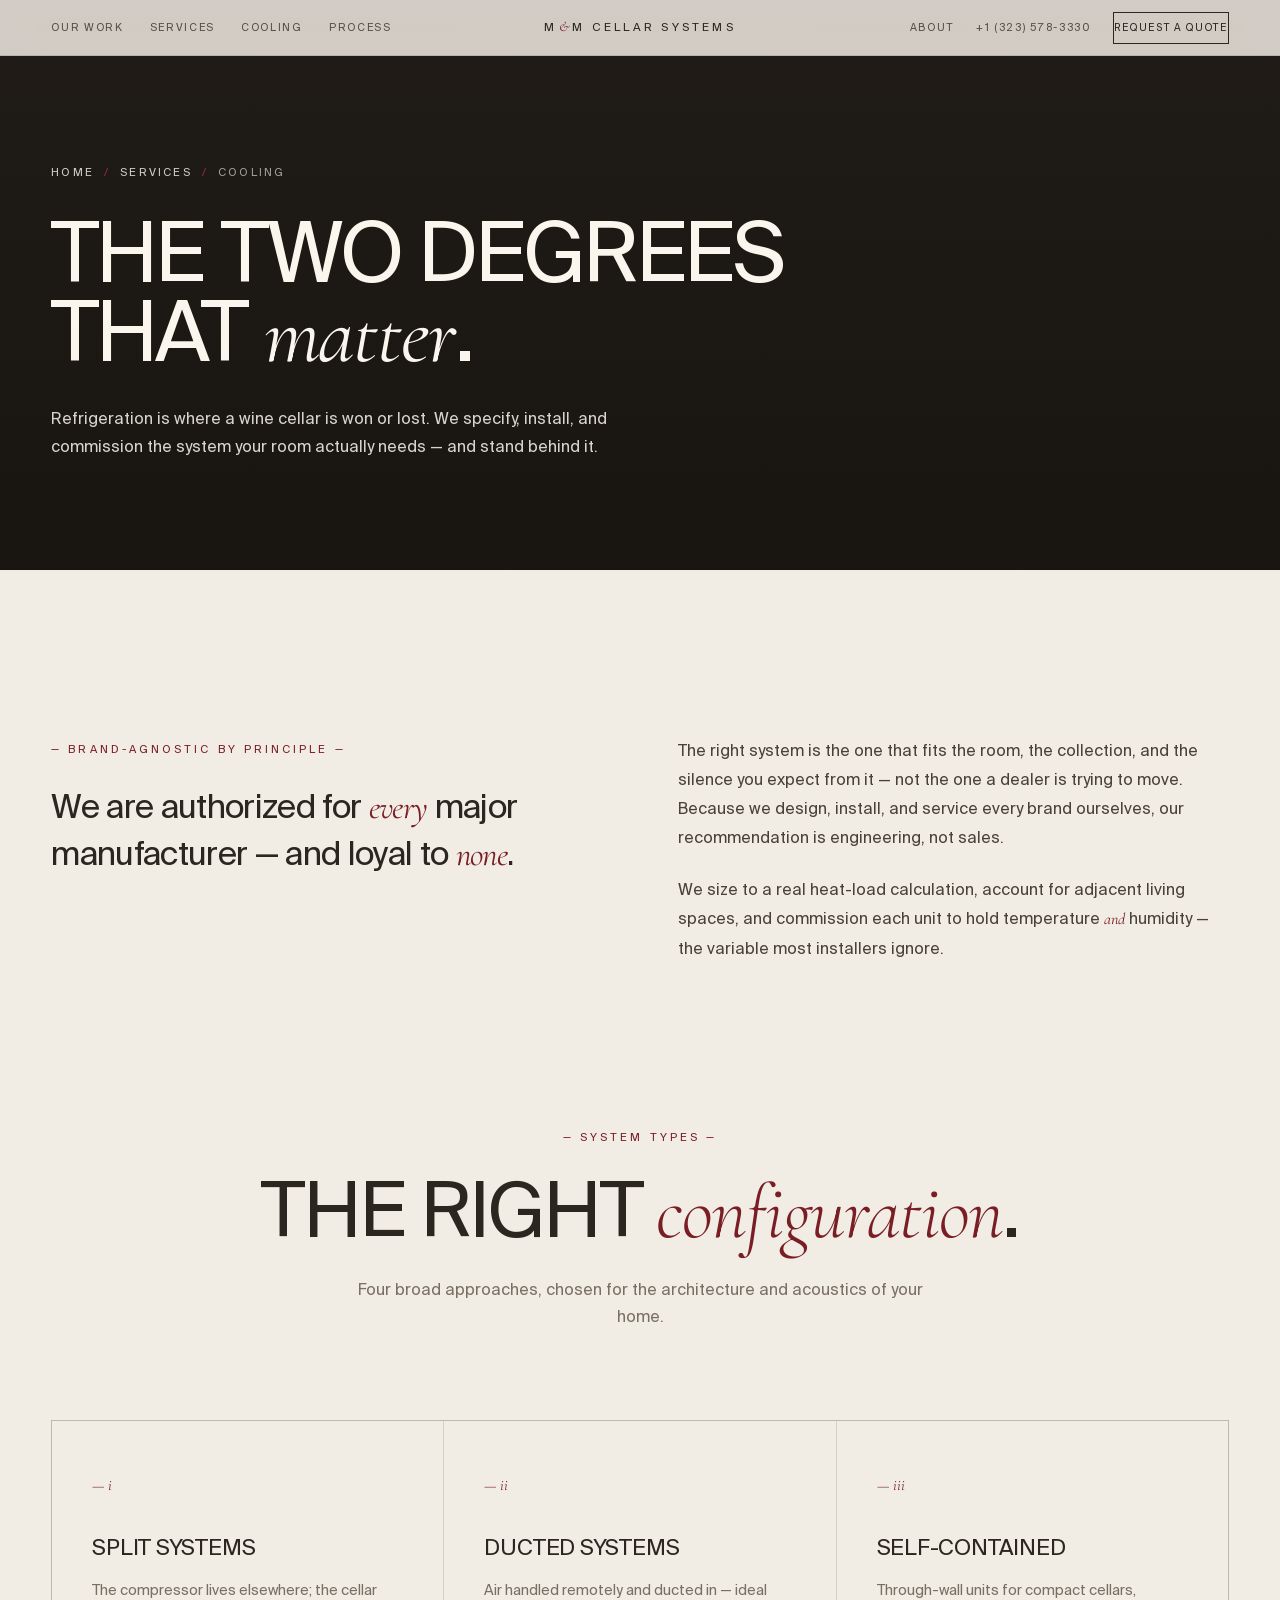
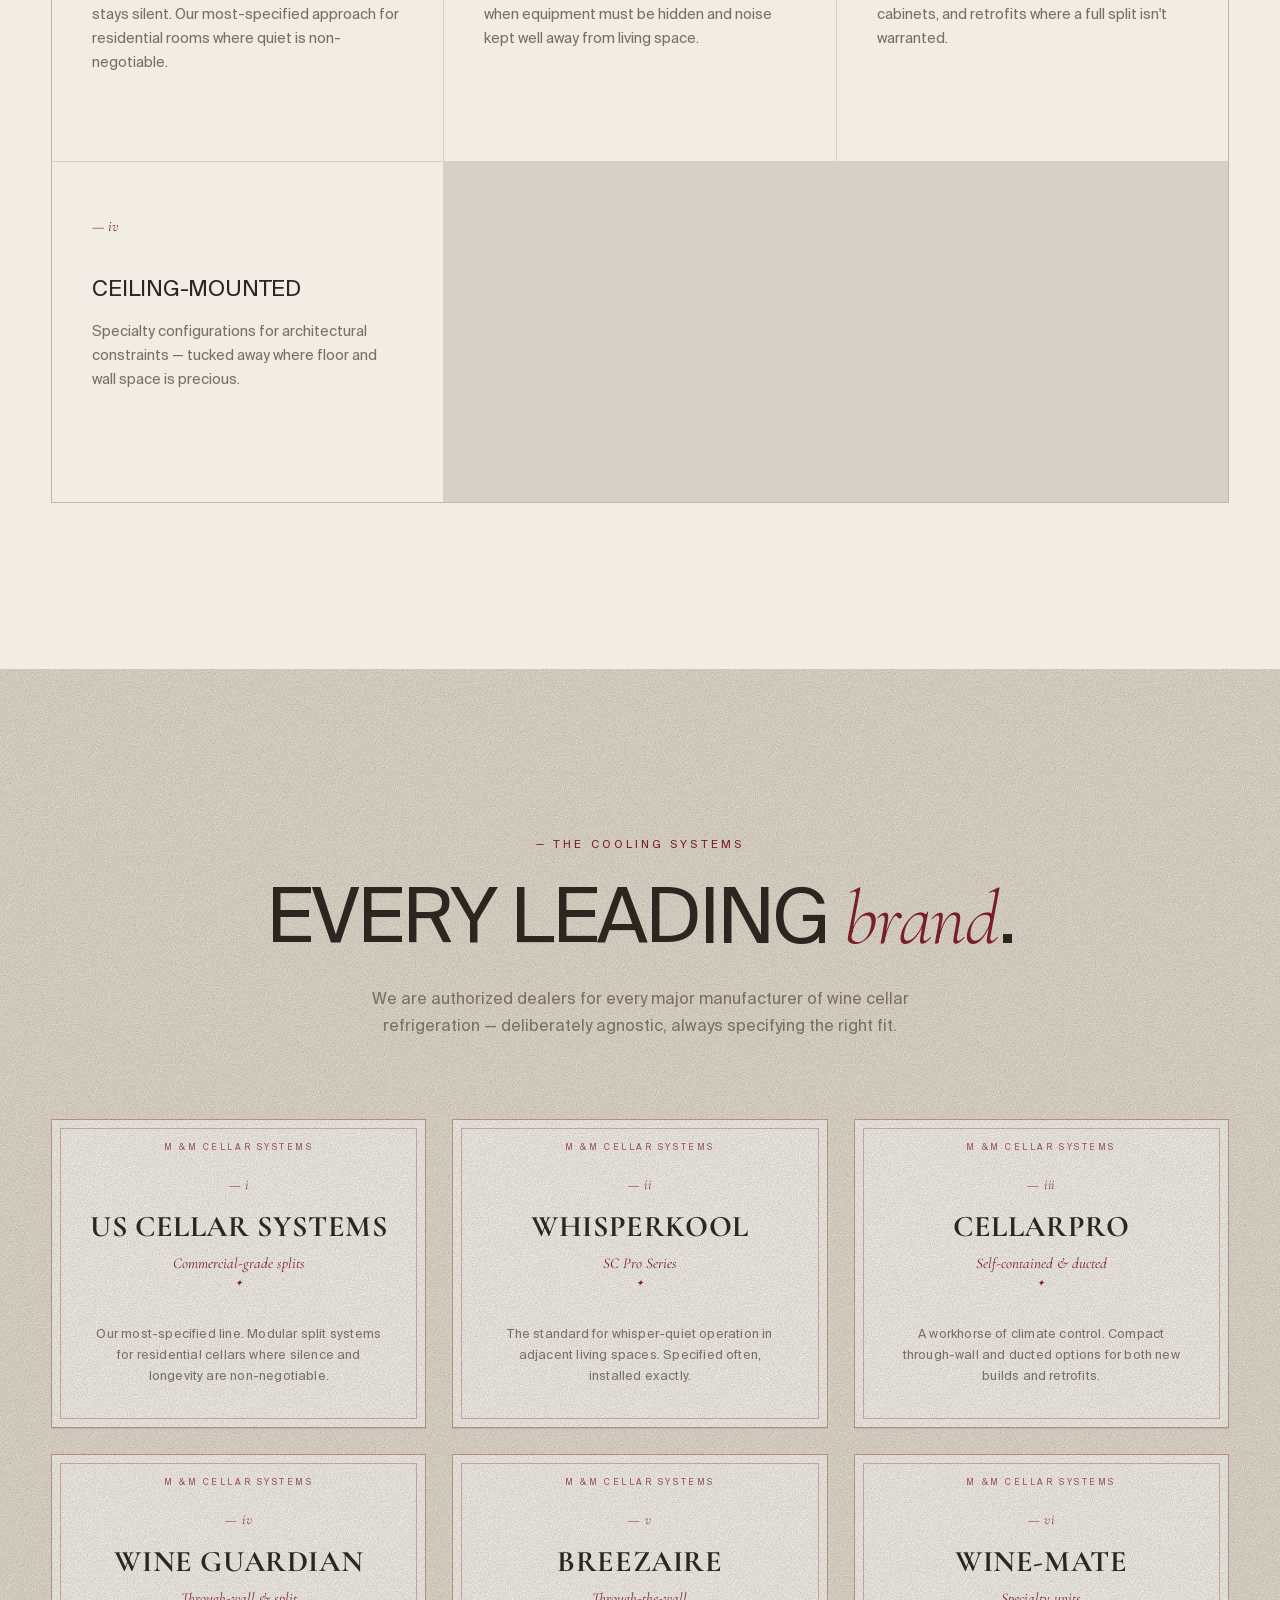
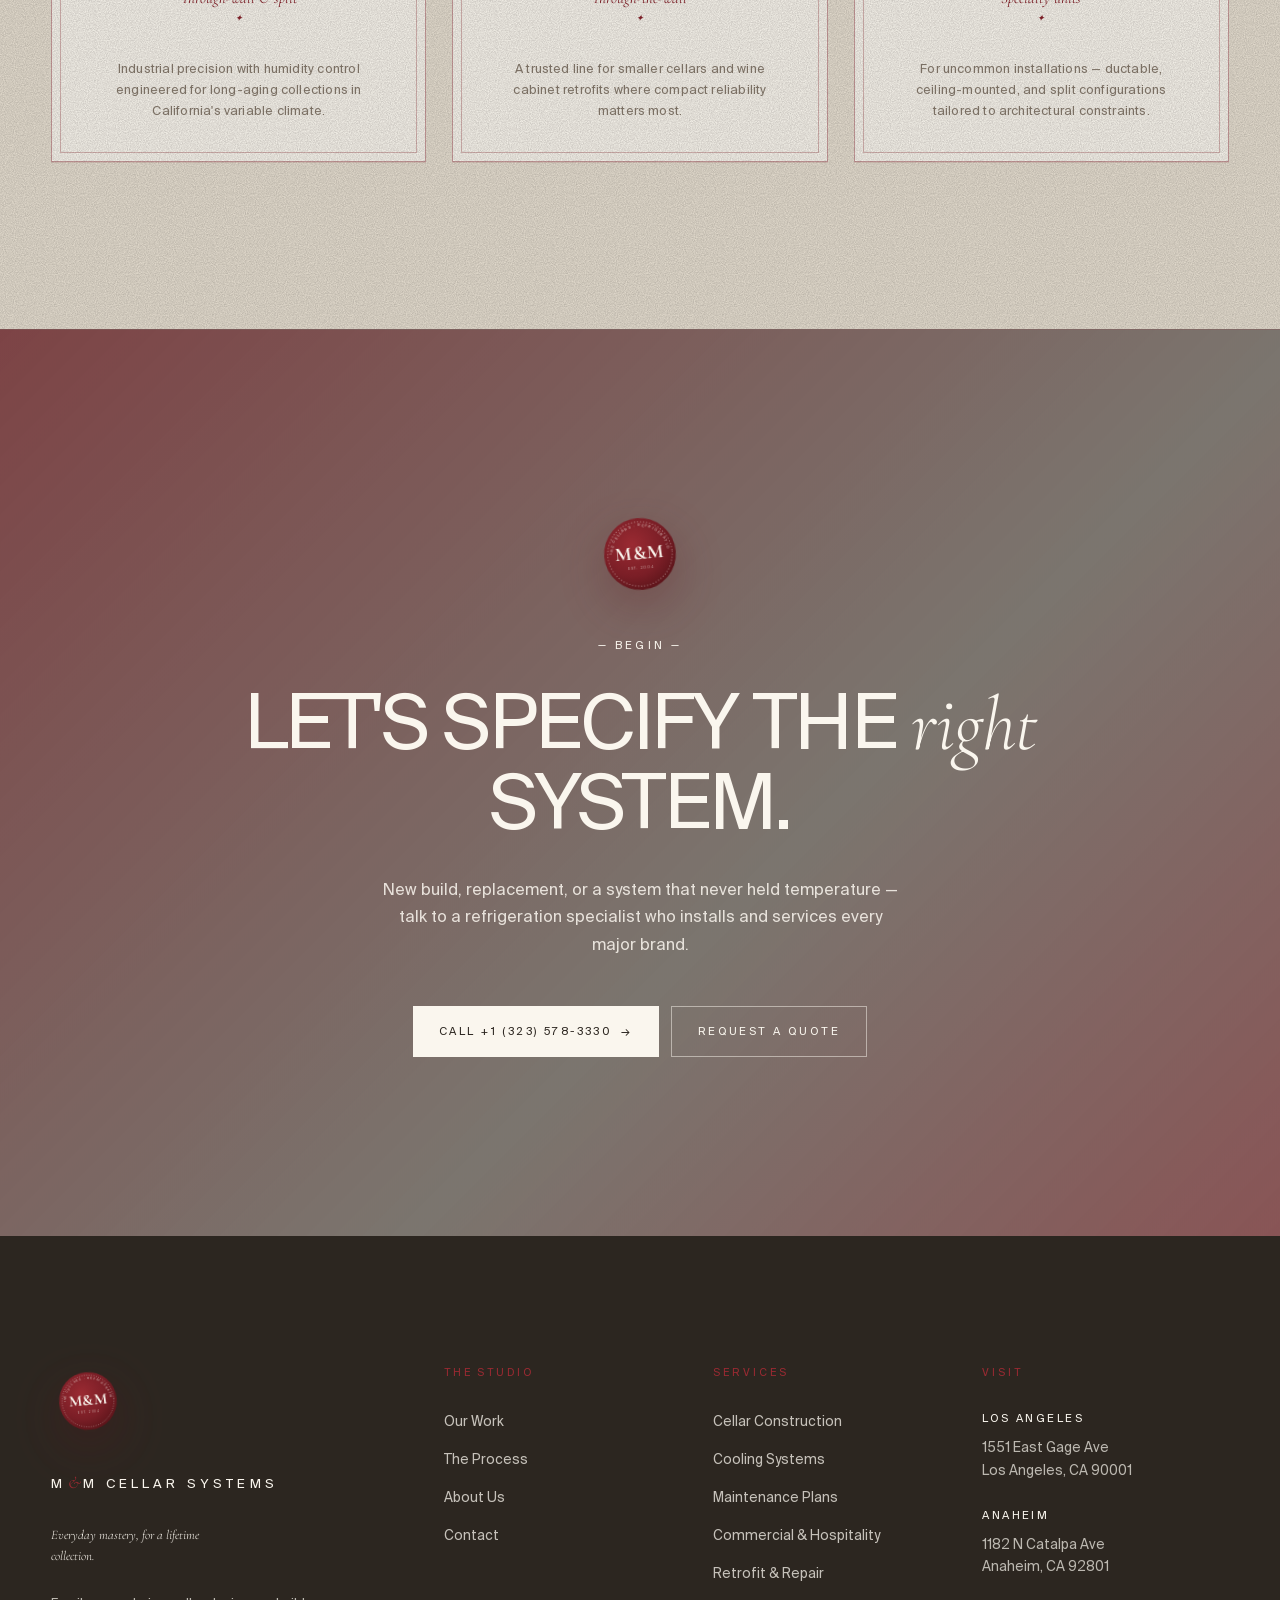
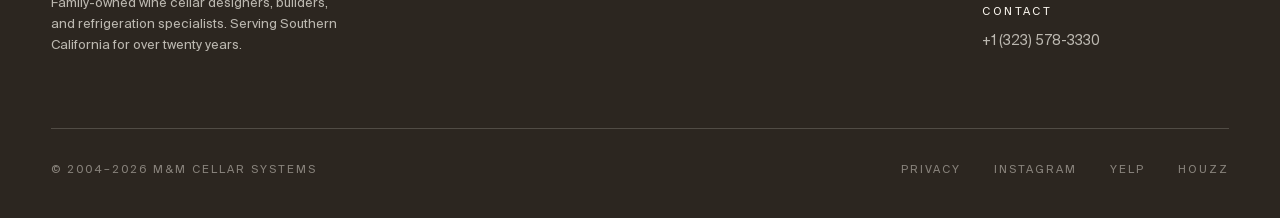
==== commit e3f06cbf: "Move WhisperKOOL to second position in cooling brand grid Co-Authored-By: Claude Opus 5.5 <noreply@a" ====
--- a/cooling.html
+++ b/cooling.html
@@ -121,24 +121,24 @@
         </div>
         <div class="brand reveal">
           <div class="brand__num">— ii</div>
+          <h3 class="brand__name">WhisperKOOL</h3>
+          <p class="brand__series">SC Pro Series</p>
+          <p class="brand__desc">The standard for whisper-quiet operation in adjacent living spaces. Specified often,
+            installed exactly.</p>
+        </div>
+        <div class="brand reveal">
+          <div class="brand__num">— iii</div>
           <h3 class="brand__name">CellarPro</h3>
           <p class="brand__series">Self-contained &amp; ducted</p>
           <p class="brand__desc">A workhorse of climate control. Compact through-wall and ducted options for both new
             builds and retrofits.</p>
         </div>
         <div class="brand reveal">
-          <div class="brand__num">— iii</div>
+          <div class="brand__num">— iv</div>
           <h3 class="brand__name">Wine Guardian</h3>
           <p class="brand__series">Through-wall &amp; split</p>
           <p class="brand__desc">Industrial precision with humidity control engineered for long-aging collections in
             California's variable climate.</p>
-        </div>
-        <div class="brand reveal">
-          <div class="brand__num">— iv</div>
-          <h3 class="brand__name">WhisperKOOL</h3>
-          <p class="brand__series">SC Pro Series</p>
-          <p class="brand__desc">The standard for whisper-quiet operation in adjacent living spaces. Specified often,
-            installed exactly.</p>
         </div>
         <div class="brand reveal">
           <div class="brand__num">— v</div>
